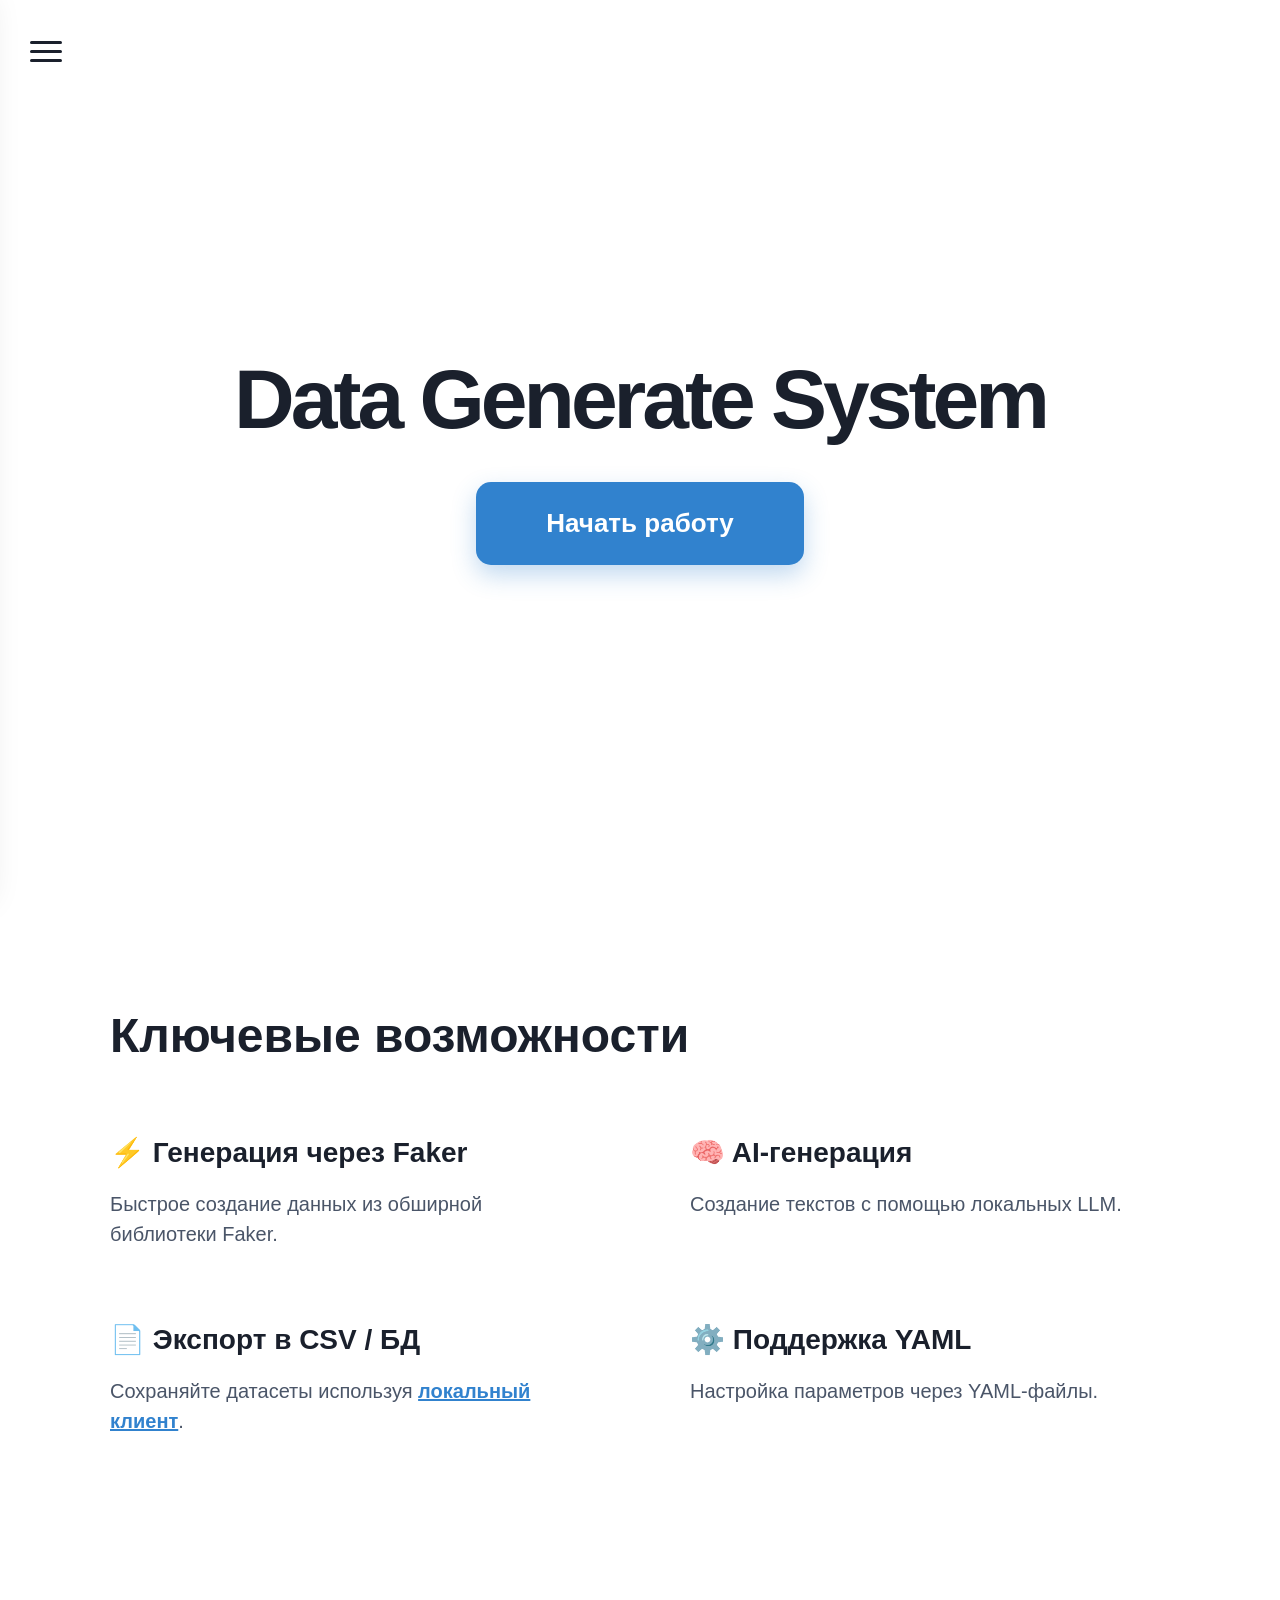
==== frontend/index.html @ 73e07749 "Added web console and delete CLI interface" ====
<!DOCTYPE html>
<html lang="ru">
<head>
    <meta charset="UTF-8">
    <meta name="viewport" content="width=device-width, initial-scale=1.0">
    <title>Data Generate System</title>
    <!-- Подключаем CSS -->
    <link rel="stylesheet" href="css/common.css">
    <link rel="stylesheet" href="css/menu.css">
</head>
<body>

    <div class="overlay" id="overlay" onclick="toggleMenu()"></div>

    <button class="menu-toggle" id="menuToggle" onclick="toggleMenu()">
        <div class="bar"></div><div class="bar"></div><div class="bar"></div>
    </button>

    <nav class="side-menu" id="sideMenu">
        <a href="cli-app.html" class="menu-item">Клиент</a>
        <div class="menu-item" onclick="toggleSubmenu()">Настройки ▾</div>
        <div id="settingsSubmenu" class="submenu">
            <div class="submenu-btn" onclick="toggleTheme()">
                Смена темы <span id="themeIcon">🌙</span>
            </div>
        </div>
    </nav>

    <section class="hero-screen">
        <h1 class="main-header">Data Generate System</h1>
        <a href="generate.html" class="btn-start">Начать работу</a>
    </section>

    <div class="container">
        <section class="features-section">
            <h2 class="section-title">Ключевые возможности</h2>
            <div class="features-grid">
                <div class="feature-item">
                    <div class="feature-content">
                        <h3>⚡ Генерация через Faker</h3>
                        <p>Быстрое создание данных из обширной библиотеки Faker.</p>
                    </div>
                </div>
                <div class="feature-item">
                    <div class="feature-content">
                        <h3>🧠 AI-генерация</h3>
                        <p>Создание текстов с помощью локальных LLM.</p>
                    </div>
                </div>
                <div class="feature-item">
                    <div class="feature-content">
                        <h3>📄 Экспорт в CSV / БД</h3>
                        <p>Сохраняйте датасеты используя <a href="cli-app.html" class="feature-link">локальный клиент</a>.</p>
                    </div>
                </div>
                <div class="feature-item">
                    <div class="feature-content">
                        <h3>⚙️ Поддержка YAML</h3>
                        <p>Настройка параметров через YAML-файлы.</p>
                    </div>
                </div>
            </div>
        </section>
    </div>

    <!-- Подключаем JavaScript -->
    <script src="scripts/common.js"></script>
    <script src="scripts/menu.js"></script>
</body>
</html>
---- frontend/css/common.css ----
:root {
    --bg-color: #ffffff;
    --text-main: #1a202c;
    --text-muted: #4a5568;
    --border-color: #e2e8f0;
    --menu-bg: #ffffff;
    --btn-hover: #f7fafc;
    --accent-blue: #3182ce;
}

body.dark-mode {
    --bg-color: #121212;
    --text-main: #f7fafc;
    --text-muted: #a0aec0;
    --border-color: #2d3748;
    --menu-bg: #1a202c;
    --btn-hover: #2d3748;
    --accent-blue: #63b3ed;
}

* { box-sizing: border-box; margin: 0; padding: 0; }

body {
    font-family: -apple-system, BlinkMacSystemFont, "Segoe UI", Roboto, sans-serif;
    color: var(--text-main);
    background-color: var(--bg-color);
    line-height: 1.5;
    transition: background-color 0.3s;
}

 /* КНОПКА НАЗАД (Слева сверху) */
.back-link {
    position: fixed;
    top: 30px;
    left: 30px;
    text-decoration: none;
    color: var(--text-muted);
    font-size: 16px;
    display: flex;
    align-items: center;
    gap: 5px;
    z-index: 1000;
}    
.back-link:hover { 
    color: var(--accent-blue); 
}
.container {
    padding-top: 0 !important;
    max-width: 800px; 
    margin: 0 auto; }
        
        h1 {
            text-align: left;
            font-size: 48px;
            font-weight: 850;
            margin-bottom: 50px;
            letter-spacing: -1px;
        }

@keyframes spin {
    0% { transform: rotate(0deg); }
    100% { transform: rotate(360deg); }
}

/* Находим все селекты внутри строк */
#fieldsList select {
    /* Используем твои переменные вместо жестких цветов */
    background-color: var(--bg-color) !important; 
    color: var(--text-main) !important;
    border: 1px solid var(--border-color);
    
    border-radius: 8px;
    padding: 8px 35px 8px 10px; /* Отступ справа для стрелочки */
    height: 45px;
    outline: none;
    cursor: pointer;
    
    appearance: none; 
    -webkit-appearance: none;
    -moz-appearance: none;
    
    /* Стрелочка, которая меняет цвет в зависимости от темы */
    background-image: url("data:image/svg+xml;charset=UTF-8,%3csvg xmlns='http://w3.org' viewBox='0 0 24 24' fill='none' stroke='gray' stroke-width='2' stroke-linecap='round' stroke-linejoin='round'%3e%3cpolyline points='6 9 12 15 18 9'%3e%3c/polyline%3e%3c/svg%3e");
    background-repeat: no-repeat;
    background-position: right 10px center;
    background-size: 1em;
    
    transition: background-color 0.3s, border-color 0.3s;
}

/* Стили для выпадающих пунктов */
#fieldsList select option {
    background-color: var(--menu-bg); /* Используем фон меню из твоих переменных */
    color: var(--text-main);
}

/* Подсказка браузеру подстраивать системные элементы под тему */
body.dark-mode #fieldsList select {
    color-scheme: dark;
}
---- frontend/css/menu.css ----
/* --- КНОПКА МЕНЮ --- */
.menu-toggle {
    position: fixed;
    top: 35px;
    left: 30px;
    width: 32px;
    height: 32px;
    background: none;
    border: none;
    cursor: pointer;
    z-index: 1100;
    display: flex;
    flex-direction: column;
    justify-content: center;
    gap: 6px;
}

.bar {
    width: 100%;
    height: 3px;
    background-color: var(--text-main);
    border-radius: 2px;
    transition: 0.3s;
}

.menu-toggle.active .bar:nth-child(1) { transform: translateY(9px) rotate(45deg); }
.menu-toggle.active .bar:nth-child(2) { opacity: 0; }
.menu-toggle.active .bar:nth-child(3) { transform: translateY(-9px) rotate(-45deg); }

/* --- БОКОВОЕ МЕНЮ --- */
.side-menu {
    position: fixed;
    top: 0; left: -320px;
    width: 300px; height: 100%;
    background: var(--menu-bg);
    box-shadow: 10px 0 30px rgba(0,0,0,0.1);
    transition: transform 0.4s cubic-bezier(0.4, 0, 0.2, 1);
    z-index: 1000;
    padding-top: 100px;
}
.side-menu.active { transform: translateX(320px); }

.menu-item {
    display: flex; align-items: center; justify-content: space-between;
    padding: 18px 40px; font-size: 24px; font-weight: 600;
    color: var(--text-main); cursor: pointer; width: 100%; border: none; background: none; text-align: left;
}
.menu-item:hover { background: var(--btn-hover); color: var(--accent-blue); }

.submenu { max-height: 0; overflow: hidden; transition: max-height 0.3s ease-out; background: rgba(0,0,0,0.03); }
.submenu.open { max-height: 100px; }
.submenu-btn { padding: 15px 60px; font-size: 20px; cursor: pointer; display: flex; justify-content: space-between; }

.overlay { position: fixed; top: 0; left: 0; width: 100%; height: 100%; background: rgba(0,0,0,0.2); opacity: 0; visibility: hidden; transition: 0.3s; z-index: 999; backdrop-filter: blur(2px); }
.overlay.active { opacity: 1; visibility: visible; }

/* --- ГЛАВНЫЙ ЭКРАН --- */
.hero-screen {
    height: 100vh;
    display: flex;
    flex-direction: column;
    justify-content: center;
    align-items: center;
    text-align: center;
    padding: 20px;
}

.main-header { 
    font-size: 84px; 
    font-weight: 850; 
    letter-spacing: -4px; 
    margin-bottom: 20px; 
}

.cta-text { 
    font-size: 38px; 
    font-weight: 800; 
    margin-bottom: 40px; 
}

.container { 
    max-width: 1100px; 
    margin: 0 auto; 
    padding: 0px 20px;
}

.section-title { font-size: 48px; font-weight: 750; margin-bottom: 60px; }
.features-grid { display: grid; grid-template-columns: 1fr 1fr; gap: 70px 100px; }
.feature-content h3 { font-size: 28px; font-weight: 700; margin-bottom: 15px; }
.feature-content p { font-size: 20px; color: var(--text-muted); }
.feature-link { color: var(--accent-blue); font-weight: 700; text-decoration: underline; }

.features-section {
    min-height: 100vh;
    display: flex;
    flex-direction: column;
    justify-content: flex-start;
    padding-top: 100px;
}

@media (max-width: 900px) {
    .main-header { font-size: 52px; letter-spacing: -2px; }
    .cta-text { font-size: 28px; }
    .features-grid { grid-template-columns: 1fr; }
}

.feature-title {
    display: flex;
    align-items: center; 
    gap: 12px;         
}

.title-icon {
    width: 5px;      
    height: 10px;
}

.btn-start { 
    display: inline-block;
    background-color: var(--accent-blue); 
    color: white; 
    padding: 22px 70px; 
    border-radius: 15px; 
    font-size: 26px; 
    font-weight: 700; 
    text-decoration: none;
    box-shadow: 0 10px 25px rgba(49, 130, 206, 0.3); 
    transition: 0.2s;
}
.btn-start:hover { transform: translateY(-4px); box-shadow: 0 15px 30px rgba(49, 130, 206, 0.4); }
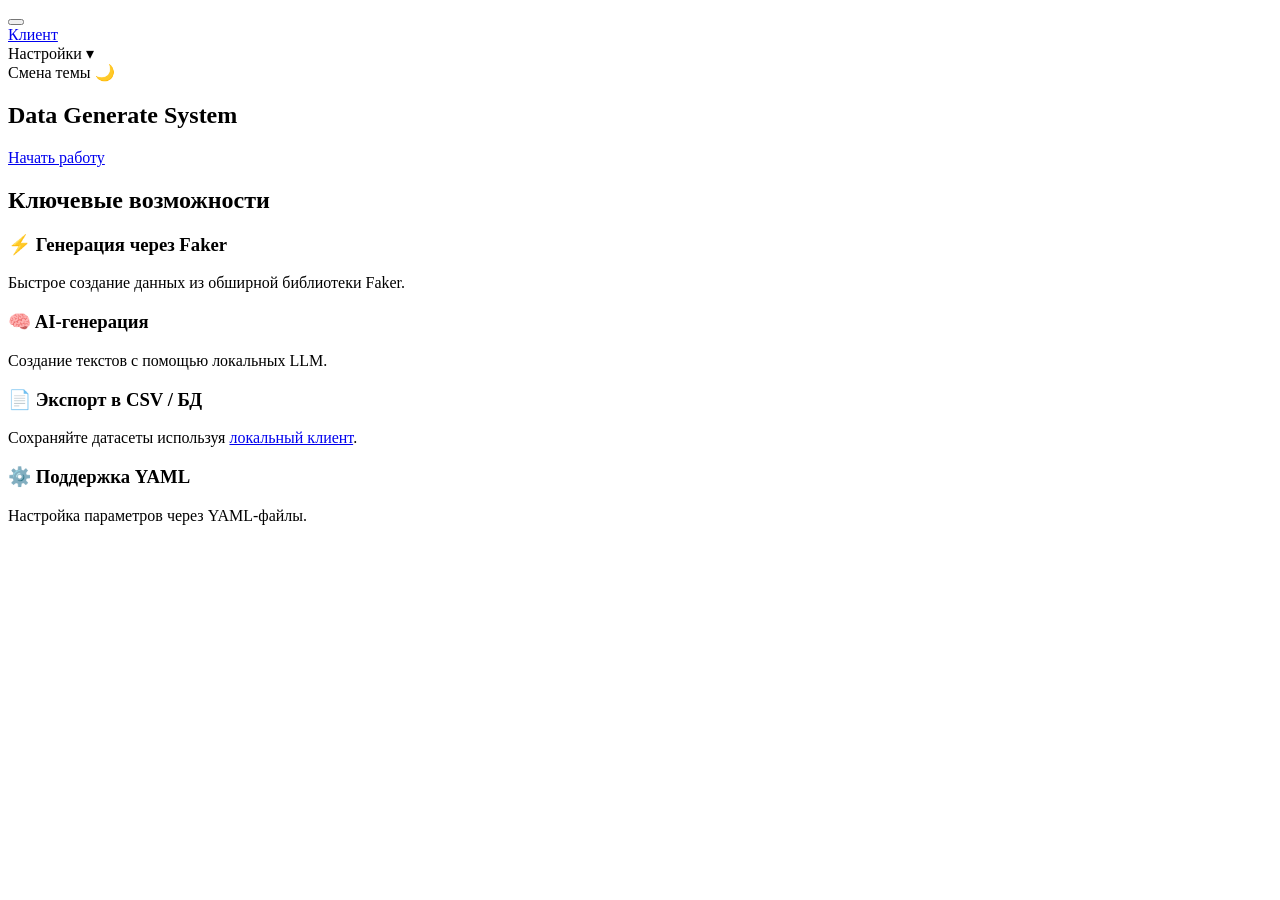
==== commit 05c084b4: "Web improvements and streaming addition" ====
--- a/frontend/index.html
+++ b/frontend/index.html
@@ -5,8 +5,7 @@
     <meta name="viewport" content="width=device-width, initial-scale=1.0">
     <title>Data Generate System</title>
     <!-- Подключаем CSS -->
-    <link rel="stylesheet" href="css/common.css">
-    <link rel="stylesheet" href="css/menu.css">
+    <link rel="stylesheet" href="css/style.css">
 </head>
 <body>
 
